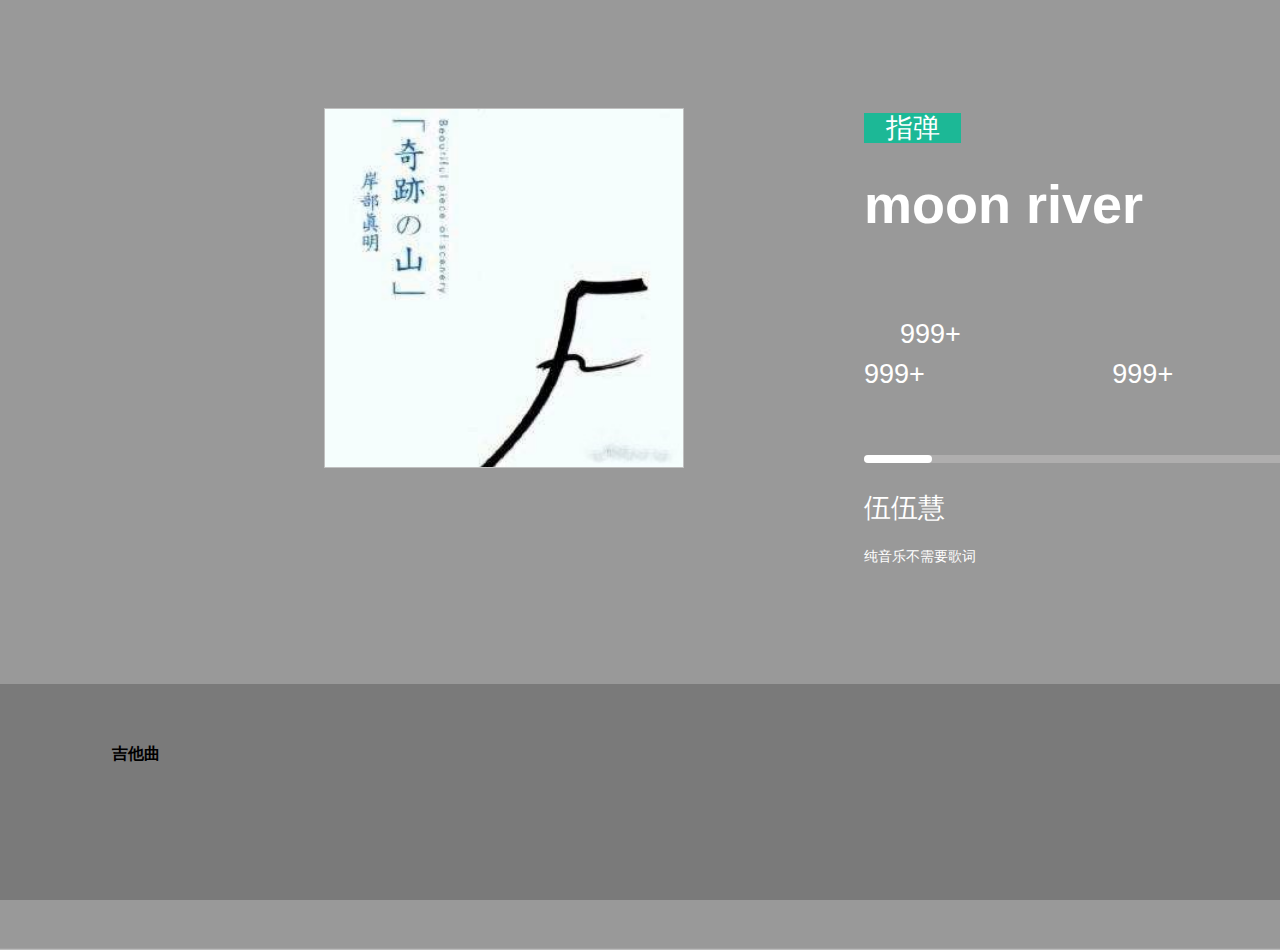
==== index.html @ 8ab4c5dd "专辑列表滚动动画" ====
<!DOCTYPE html>
<html lang="en">

<head>
    <meta charset="UTF-8">
    <meta name="viewport" content="width=device-width, initial-scale=1.0">
    <meta http-equiv="X-UA-Compatible" content="ie=edge">
    <title>FM</title>
    <link rel="stylesheet" href="css/common.css">
    <link rel="stylesheet" href="css/style.css">
</head>

<body>
    <style type="text/css">
        .icon {
            width: 1em;
            height: 1em;
            vertical-align: -0.15em;
            fill: currentColor;
            overflow: hidden;
        }
    </style>
    <section>
        <main>
            <div id="card" class="card">
                <div class="left">
                    <img>
                    <span class="buttons">
                        <svg class="icon" aria-hidden="true">
                            <use class=" a" xlink:href="#icon-shoucang"></use>
                        </svg>
                        <svg class="icon" aria-hidden="true">
                            <use xlink:href="#icon-zanting"></use>
                        </svg>
                        <svg class="icon" aria-hidden="true">
                            <use xlink:href="#icon-xiayiqu"></use>
                        </svg>
                    </span>
                </div>
                <div class="right">
                    <span class="tag">指弹</span>
                    <h1>moon river</h1>
                    <div class="i">
                        <ul>
                            <svg class="icon" aria-hidden="true">
                                <use xlink:href="#icon-shoucang"></use>
                            </svg>999+
                            <svg class="icon" aria-hidden="true">
                                <use xlink:href="#icon-pinglun"></use>
                            </svg>999+
                            <svg class="icon" aria-hidden="true">
                                <use xlink:href="#icon-dianzan1"></use>
                            </svg>999+
                        </ul>
                    </div>
                    <div class="areaBar">
                        <div class="bar">
                            <div class="insideBar"></div>
                        </div>
                        <div class="time">3:50</div>
                    </div>

                    <div class="name">伍伍慧</div>
                    <div class="text">纯音乐不需要歌词</div>
                </div>
            </div>
        </main>
        <footer>
            <div class="layout">
                <svg class="icon buttonLeft" aria-hidden="true">
                    <use xlink:href="#icon-left"></use>
                </svg>
                <svg class="icon buttonRight" aria-hidden="true">
                    <use xlink:href="#icon-right"></use>
                </svg>
                <div class="box">

                    <ul>
                        <li>
                            <div class="selector" style="background-image: url(https://timgsa.baidu.com/timg?image&quality=80&size=b9999_10000&sec=1537294456162&di=e84ee1d0aa914674af88ccedf71be47b&imgtype=0&src=http%3A%2F%2Fi1.hdslb.com%2Fbfs%2Farchive%2F92d06edb86b960e51913186656cbb80cd2f16162.jpg)"></div>
                            <h3>吉他曲</h3>
                        </li>
                    </ul>

                </div>
            </div>
        </footer>
    </section>
    <div class="bg"></div>

    <script src="//code.jquery.com/jquery-2.1.1.min.js"></script>
    <script src="./js/main.js"></script>
    <script src="//at.alicdn.com/t/font_811906_iiift819zz.js"></script>

</body>

</html>
---- css/common.css ----
*{
    margin:0;
    padding:0;
    box-sizing: broder-box;
}
html,body,main{height:100%;}
body{font: 14px/1.5 Arial;}
a{text-decoration: none;color: #444;}
ul,li{list-style: none;}
---- css/style.css ----
/*filter: blur(4px);*/

.clearfix::after {
    content: "";
    display: block;
    clear: both;
}

html,
body,
section {
    height: 100%;
    overflow: hidden;
}

main {
    margin-top: 12vh;
    height: calc(100% - 36vh);
}

.bg {
    position: absolute;
    top: -10px;
    bottom: -50px;
    left: -10px;
    right: -10px;
    z-index: -1;
    background: url( //timgsa.baidu.com/timg?image&quality=80&size=b9999_10000&sec=1537030676108&di=8cbc7736e62e4ee6c13481f7e4665890&imgtype=0&src=http%3A%2F%2Fimgsrc.baidu.com%2Fimgad%2Fpic%2Fitem%2F03087bf40ad162d93df71c261adfa9ec8a13cdeb.jpg);
        filter: blur(1px);
    background-size: cover;
}

.bg::before {
    content: '';
    position: absolute;
    top: 0;
    bottom: 0;
    left: 0;
    right: 0;
    background: rgba(0, 0, 0, 0.4);
}

.left {
    float: left;
}

.card {
    margin-left: 36vh;
    margin-right: 8vh;
}

img {
    background-image: url(../img/cd.jpg);
    background-size: cover;
    height: 40vh;
    width: 40vh;
    background-position: center center;
}

.card > .left > .buttons {
    display: flex;
    margin-top: 4vh;
}

.card > .left > .buttons > .icon {
    font-size: 5vh;
    flex: 1;
    text-align: center;
}

.card > .left > .buttons > .icon > use {
    color: rgb(247, 243, 243, 0.5);
    transition: color 0.2s;
    cursor: pointer;
}

.card > .left > .buttons .icon > use:hover {
    color: rgba(250, 250, 250);
}

.card > .right {
    margin-left: 60vh;
    color: #fff;
}

.right .tag {
    font-size: 3vh;
    background: rgb(28, 184, 150);
    padding: 0em 0.8em;
}

.right h1 {
    font-size: 6vh;
    padding: 15px 0;
}

.right .i {
    display: flex;
    margin-top: 6vh;
    font-size: 3vh;
}

.right .i {
    display: flex;

}

.right ul {
    flex: 1;
}

.right ul svg {
    margin-right: 1vh;
    margin-left: 16vh;
}

.right ul svg:nth-child(1) {
    margin-left: 0;
}

.areaBar {
    width: 80vh;
    display: flex;
    align-items: center;
    margin-top: 6vh;

}

.bar {
    height: 0.8vh;
    width: 70vh;
    flex: 1;
    border-radius: 0.5vh;
    background: rgba(207, 206, 206, 0.4);
    position: relative;
    float: left;

}

.insideBar {
    height: 0.8vh;
    width: 10%;
    border-radius: 0.5vh;

    background: white;
    position: absolute;
}

.time {

    margin-left: 1vh;
}

.right .name {
    margin-top: 2vh;
    font-size: 3vh;
    font-family: KaiTi;
}

.right .text {
    margin-top: 2vh;
}

footer {
    height: 24vh;
    background: rgb(0, 0, 0, 0.2);
    overflow: hidden;
}

footer .box {
    margin-top: 1vh;
    width: 136vh;
    height: 20vh;
    margin-left: auto;
    margin-right: auto;
    text-align: center;
    position: relative;
    ovh
}

footer .box .buttonLeft {
    position: absolute;
    left: -12vh;
    font-size: 8vh;
    margin-top: 5vh;
    color: #888;
    opacity: 0;
    cursor: pointer;
}


footer .box .buttonRight {
    position: absolute;
    right: -12vh;
    font-size: 8vh;
    margin-top: 5vh;
    color: #888;
    opacity: 0;
    cursor: pointer;
}

footer .buttonLeft:hover,
footer .buttonRight:hover {
    color: rgb(248, 252, 248);
}

footer:hover .buttonLeft,
footer:hover .buttonRight {
    opacity: 1;
}

footer li {
    background-size: cover;
    background-position: center center;
    float: left;
    height: 18vh;
    width: 20vh;
    margin-right: 8vh;
    margin: 2vh 2vh 0 2vh;
    cursor: pointer;
}
footer li:hover {
    box-shadow: 0 0 0.5vh 0.5vh rgba(255,255,255,0.8);
}
footer li .cover {
    background-size: cover;
    background-position: center center;
    height: 14vh;
}

footer h3 {
    padding-top: 1vh;
}
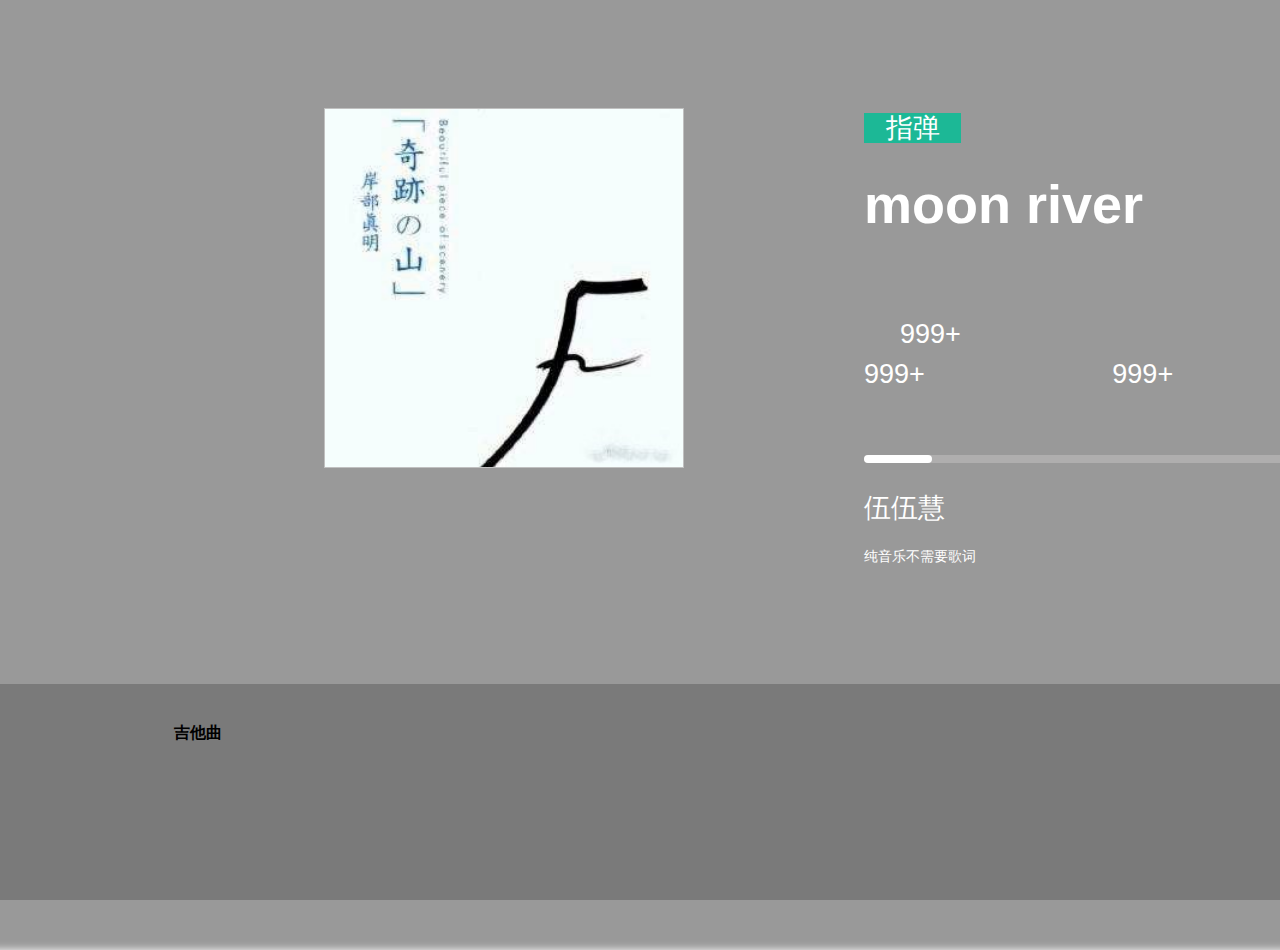
==== commit 4a11403c: "加载歌曲信息并改变页面" ====
--- a/index.html
+++ b/index.html
@@ -3,6 +3,7 @@
 
 <head>
     <meta charset="UTF-8">
+    <meta name="referrer" content="never"> <!--解决无法获取百度音乐问题-->
     <meta name="viewport" content="width=device-width, initial-scale=1.0">
     <meta http-equiv="X-UA-Compatible" content="ie=edge">
     <title>FM</title>
@@ -21,10 +22,10 @@
         }
     </style>
     <section>
-        <main>
+        <main class = 'page-music'>
             <div id="card" class="card">
                 <div class="left">
-                    <img>
+                    <img class="picture">
                     <span class="buttons">
                         <svg class="icon" aria-hidden="true">
                             <use class=" a" xlink:href="#icon-shoucang"></use>
--- a/css/style.css
+++ b/css/style.css
@@ -25,8 +25,8 @@
     left: -10px;
     right: -10px;
     z-index: -1;
-    background: url( //timgsa.baidu.com/timg?image&quality=80&size=b9999_10000&sec=1537030676108&di=8cbc7736e62e4ee6c13481f7e4665890&imgtype=0&src=http%3A%2F%2Fimgsrc.baidu.com%2Fimgad%2Fpic%2Fitem%2F03087bf40ad162d93df71c261adfa9ec8a13cdeb.jpg);
-        filter: blur(1px);
+    background-image: url( //timgsa.baidu.com/timg?image&quality=80&size=b9999_10000&sec=1537030676108&di=8cbc7736e62e4ee6c13481f7e4665890&imgtype=0&src=http%3A%2F%2Fimgsrc.baidu.com%2Fimgad%2Fpic%2Fitem%2F03087bf40ad162d93df71c261adfa9ec8a13cdeb.jpg);
+        filter: blur(4px);
     background-size: cover;
 }
 
@@ -47,6 +47,35 @@
 .card {
     margin-left: 36vh;
     margin-right: 8vh;
+}
+
+.layout {
+    margin: 0 auto;
+    width: 600px;
+}
+
+@media (min-width: 700px) {
+    .layout {
+        width: 600px;
+    }
+}
+
+@media (min-width: 900px) {
+    .layout {
+        width: 800px;
+    }
+}
+
+@media (min-width: 1000px) {
+    .layout {
+        width: 900px;
+    }
+}
+
+@media (min-width: 1200px) {
+    .layout {
+        width: 1100px;
+    }
 }
 
 img {
@@ -162,38 +191,37 @@
 }
 
 footer {
-    height: 24vh;
+    height: 36vh;
     background: rgb(0, 0, 0, 0.2);
     overflow: hidden;
 }
 
+footer .layout {
+    position: relative;
+}
+
 footer .box {
-    margin-top: 1vh;
-    width: 136vh;
-    height: 20vh;
-    margin-left: auto;
-    margin-right: auto;
+    height: 24vh;
+    overflow: hidden;
     text-align: center;
-    position: relative;
-    ovh
-}
-
-footer .box .buttonLeft {
+}
+
+footer .buttonLeft {
     position: absolute;
     left: -12vh;
     font-size: 8vh;
-    margin-top: 5vh;
+    margin-top: 8vh;
     color: #888;
     opacity: 0;
     cursor: pointer;
 }
 
 
-footer .box .buttonRight {
-    position: absolute;
+footer .buttonRight {
+    position: absolute;
+    font-size: 8vh;
     right: -12vh;
-    font-size: 8vh;
-    margin-top: 5vh;
+    margin-top: 8vh;
     color: #888;
     opacity: 0;
     cursor: pointer;
@@ -207,6 +235,12 @@
 footer:hover .buttonLeft,
 footer:hover .buttonRight {
     opacity: 1;
+}
+
+footer ul {
+    margin-top: 1vh;
+    position: relative;
+    left: 0;
 }
 
 footer li {
@@ -219,9 +253,13 @@
     margin: 2vh 2vh 0 2vh;
     cursor: pointer;
 }
+footer li.active{
+    box-shadow: 0 0 0.5vh 0.5vh rgba(255, 255, 255, 0.8);
+}
 footer li:hover {
-    box-shadow: 0 0 0.5vh 0.5vh rgba(255,255,255,0.8);
-}
+    box-shadow: 0 0 0.5vh 0.5vh rgba(255, 255, 255, 0.8);
+}
+
 footer li .cover {
     background-size: cover;
     background-position: center center;
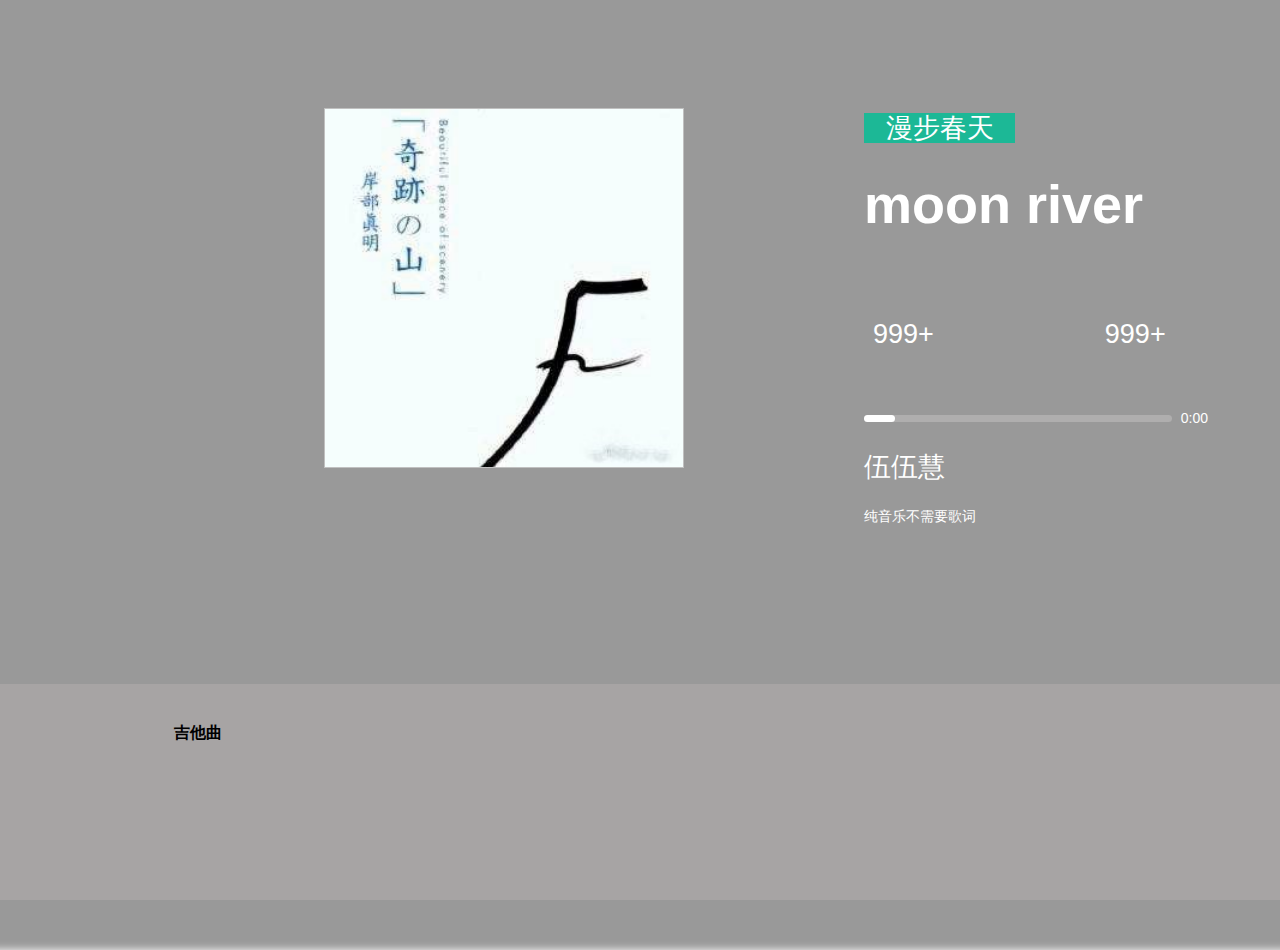
==== commit 52e255d1: "添加按钮功能并显示歌词" ====
--- a/index.html
+++ b/index.html
@@ -3,12 +3,14 @@
 
 <head>
     <meta charset="UTF-8">
-    <meta name="referrer" content="never"> <!--解决无法获取百度音乐问题-->
+    <meta name="referrer" content="never">
+    <!--解决无法获取百度音乐问题-->
     <meta name="viewport" content="width=device-width, initial-scale=1.0">
     <meta http-equiv="X-UA-Compatible" content="ie=edge">
     <title>FM</title>
     <link rel="stylesheet" href="css/common.css">
     <link rel="stylesheet" href="css/style.css">
+    <link rel="stylesheet" href="//at.alicdn.com/t/font_811906_arcmookvd2n.css">
 </head>
 
 <body>
@@ -22,47 +24,35 @@
         }
     </style>
     <section>
-        <main class = 'page-music'>
+        <main class='page-music'>
             <div id="card" class="card">
                 <div class="left">
                     <img class="picture">
                     <span class="buttons">
-                        <svg class="icon" aria-hidden="true">
-                            <use class=" a" xlink:href="#icon-shoucang"></use>
-                        </svg>
-                        <svg class="icon" aria-hidden="true">
-                            <use xlink:href="#icon-zanting"></use>
-                        </svg>
-                        <svg class="icon" aria-hidden="true">
-                            <use xlink:href="#icon-xiayiqu"></use>
-                        </svg>
+                        <span class="btn-collect iconfont icon-collect"></span>
+                        <span class="btn-play iconfont icon-pause"></span>
+                        <span class="btn-next iconfont icon-next"></span>
                     </span>
                 </div>
                 <div class="right">
-                    <span class="tag">指弹</span>
+                    <span class="tag">漫步春天</span>
                     <h1>moon river</h1>
                     <div class="i">
                         <ul>
-                            <svg class="icon" aria-hidden="true">
-                                <use xlink:href="#icon-shoucang"></use>
-                            </svg>999+
-                            <svg class="icon" aria-hidden="true">
-                                <use xlink:href="#icon-pinglun"></use>
-                            </svg>999+
-                            <svg class="icon" aria-hidden="true">
-                                <use xlink:href="#icon-dianzan1"></use>
-                            </svg>999+
+                            <li><span class="iconfont icon-dianzan1"></span>999+</li>
+                            <li><span class="iconfont icon-pinglun"></span>999+</li>
+                            <li><span class="iconfont icon-collect"> </span>520</li>
                         </ul>
                     </div>
                     <div class="areaBar">
                         <div class="bar">
                             <div class="insideBar"></div>
                         </div>
-                        <div class="time">3:50</div>
+                        <div class="time">0:00</div>
                     </div>
 
                     <div class="name">伍伍慧</div>
-                    <div class="text">纯音乐不需要歌词</div>
+                    <div class="lyric">纯音乐不需要歌词</div>
                 </div>
             </div>
         </main>
--- a/css/style.css
+++ b/css/style.css
@@ -91,19 +91,19 @@
     margin-top: 4vh;
 }
 
-.card > .left > .buttons > .icon {
+.card > .left > .buttons > .iconfont {
     font-size: 5vh;
     flex: 1;
     text-align: center;
 }
 
-.card > .left > .buttons > .icon > use {
+.card > .left > .buttons > .iconfont {
     color: rgb(247, 243, 243, 0.5);
     transition: color 0.2s;
     cursor: pointer;
 }
 
-.card > .left > .buttons .icon > use:hover {
+.card > .left > .buttons .iconfont:hover {
     color: rgba(250, 250, 250);
 }
 
@@ -124,31 +124,28 @@
 }
 
 .right .i {
-    display: flex;
     margin-top: 6vh;
     font-size: 3vh;
 }
 
-.right .i {
+.right ul {
     display: flex;
-
-}
-
-.right ul {
+}
+
+.right ul li {
     flex: 1;
-}
-
-.right ul svg {
-    margin-right: 1vh;
+    margin-right: 2vh;
     margin-left: 16vh;
 }
 
-.right ul svg:nth-child(1) {
+.right ul li:nth-child(1) {
     margin-left: 0;
 }
-
+.right ul span{
+    margin-right:1vh;
+}
 .areaBar {
-    width: 80vh;
+    width: auto;
     display: flex;
     align-items: center;
     margin-top: 6vh;
@@ -170,7 +167,7 @@
     height: 0.8vh;
     width: 10%;
     border-radius: 0.5vh;
-
+    transition: width .8s;
     background: white;
     position: absolute;
 }
@@ -186,13 +183,13 @@
     font-family: KaiTi;
 }
 
-.right .text {
+.right .lyric {
     margin-top: 2vh;
 }
 
 footer {
     height: 36vh;
-    background: rgb(0, 0, 0, 0.2);
+    background: rgba(202, 191, 191, 0.3);
     overflow: hidden;
 }
 
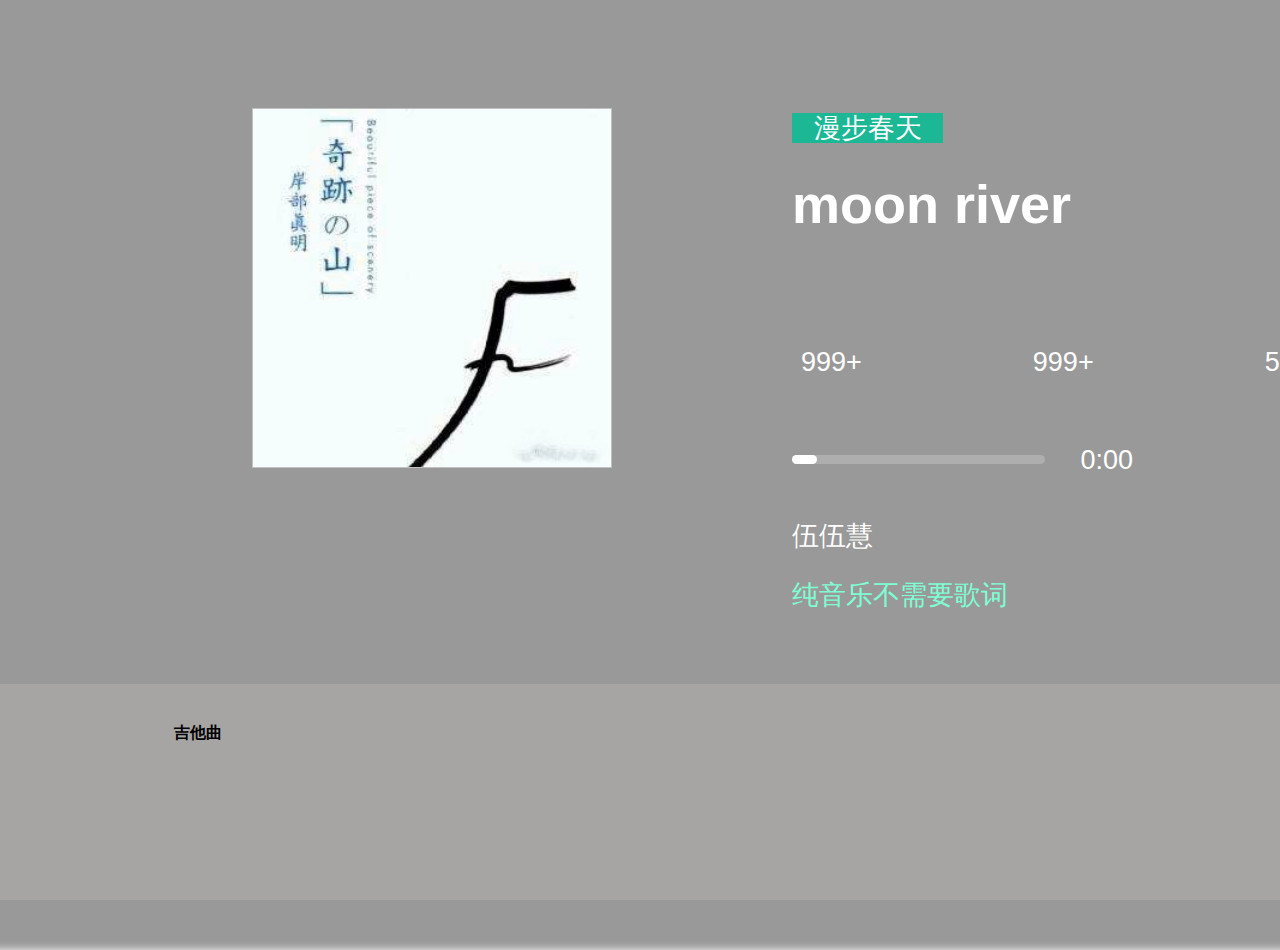
==== commit 69288bf5: "进度条支持点击" ====
--- a/index.html
+++ b/index.html
@@ -44,9 +44,7 @@
                             <li><span class="iconfont icon-collect"> </span>520</li>
                         </ul>
                     </div>
-                    <div class="areaBar">
-                        <div class="bar">
-                            <div class="insideBar"></div>
+                    <div class="areaBar"><div class="bar"><div class="insideBar"></div>
                         </div>
                         <div class="time">0:00</div>
                     </div>
--- a/css/style.css
+++ b/css/style.css
@@ -45,7 +45,7 @@
 }
 
 .card {
-    margin-left: 36vh;
+    margin-left: 28vh;
     margin-right: 8vh;
 }
 
@@ -116,16 +116,19 @@
     font-size: 3vh;
     background: rgb(28, 184, 150);
     padding: 0em 0.8em;
+    cursor:default;
 }
 
 .right h1 {
     font-size: 6vh;
     padding: 15px 0;
+    cursor:default;
 }
 
 .right .i {
-    margin-top: 6vh;
-    font-size: 3vh;
+    margin-top: 8vh;
+    font-size: 3vh;
+    margin-right: 10vh;
 }
 
 .right ul {
@@ -136,6 +139,7 @@
     flex: 1;
     margin-right: 2vh;
     margin-left: 16vh;
+    cursor:default;
 }
 
 .right ul li:nth-child(1) {
@@ -143,9 +147,11 @@
 }
 .right ul span{
     margin-right:1vh;
+    font-size: 4vh;
 }
 .areaBar {
     width: auto;
+    margin-right:18%;
     display: flex;
     align-items: center;
     margin-top: 6vh;
@@ -153,7 +159,7 @@
 }
 
 .bar {
-    height: 0.8vh;
+    height: 1vh;
     width: 70vh;
     flex: 1;
     border-radius: 0.5vh;
@@ -164,27 +170,32 @@
 }
 
 .insideBar {
-    height: 0.8vh;
+    height: 1vh;
     width: 10%;
     border-radius: 0.5vh;
-    transition: width .8s;
+    transition: width .1s;
     background: white;
     position: absolute;
 }
 
 .time {
-
-    margin-left: 1vh;
+    font-size: 3vh;
+    margin-left: 4vh;
+    cursor:default;
 }
 
 .right .name {
-    margin-top: 2vh;
+    margin-top: 4vh;
     font-size: 3vh;
     font-family: KaiTi;
+    cursor:default;
 }
 
 .right .lyric {
     margin-top: 2vh;
+    font-size: 3vh;
+    color: aquamarine;
+    cursor: pointer;
 }
 
 footer {
@@ -199,8 +210,8 @@
 
 footer .box {
     height: 24vh;
+    text-align: center;
     overflow: hidden;
-    text-align: center;
 }
 
 footer .buttonLeft {
@@ -208,7 +219,7 @@
     left: -12vh;
     font-size: 8vh;
     margin-top: 8vh;
-    color: #888;
+    color: rgba(255, 255, 255, 0.5);
     opacity: 0;
     cursor: pointer;
 }
@@ -219,14 +230,14 @@
     font-size: 8vh;
     right: -12vh;
     margin-top: 8vh;
-    color: #888;
+    color: rgba(255, 255, 255, 0.5);
     opacity: 0;
     cursor: pointer;
 }
 
 footer .buttonLeft:hover,
 footer .buttonRight:hover {
-    color: rgb(248, 252, 248);
+    color: rgba(255, 255, 255, 0.9);
 }
 
 footer:hover .buttonLeft,
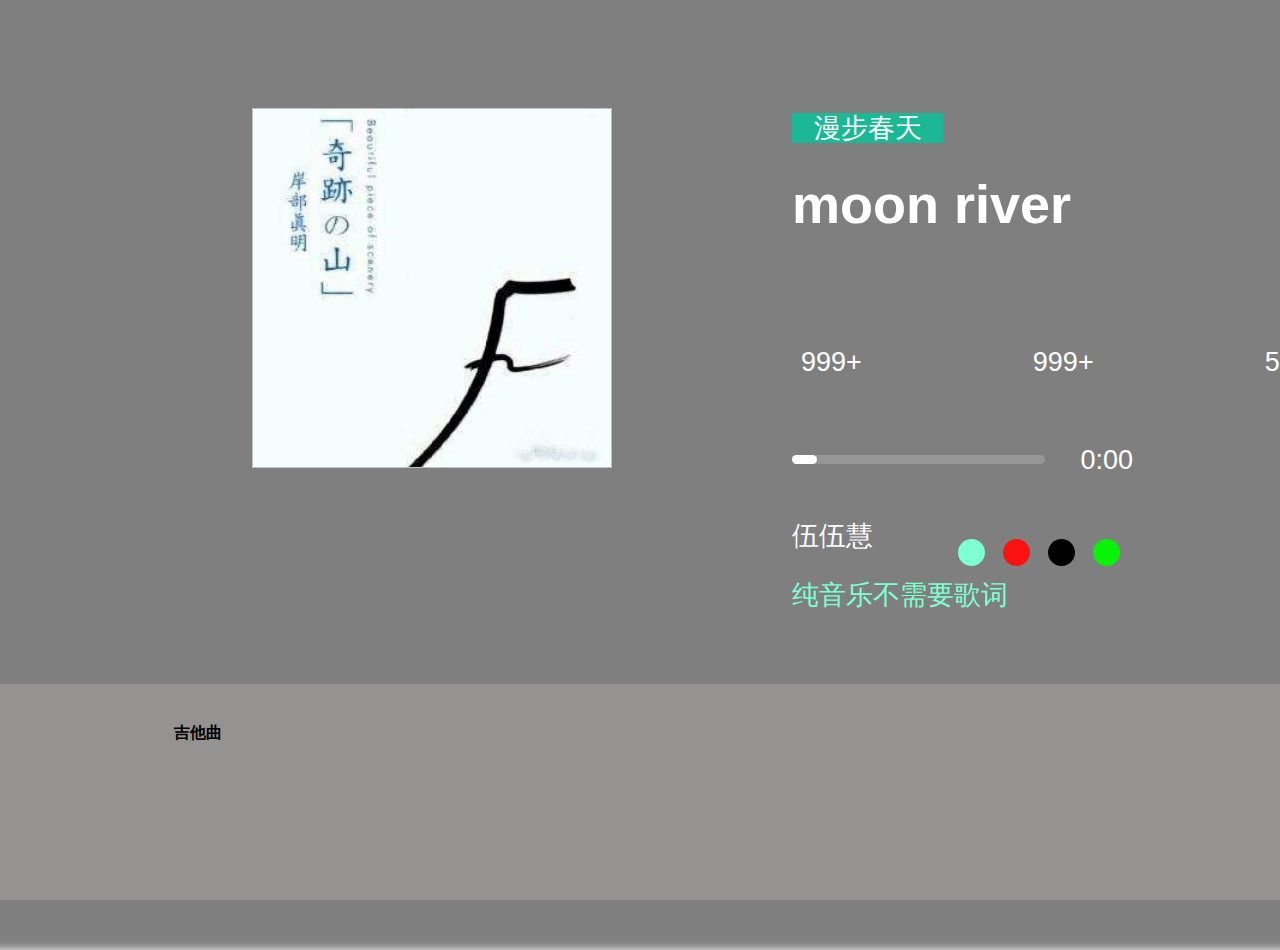
==== commit 292a8760: "添加歌词选色功能" ====
--- a/index.html
+++ b/index.html
@@ -44,13 +44,23 @@
                             <li><span class="iconfont icon-collect"> </span>520</li>
                         </ul>
                     </div>
-                    <div class="areaBar"><div class="bar"><div class="insideBar"></div>
+                    <div class="areaBar">
+                        <div class="bar">
+                            <div class="insideBar"></div>
                         </div>
                         <div class="time">0:00</div>
                     </div>
 
                     <div class="name">伍伍慧</div>
-                    <div class="lyric">纯音乐不需要歌词</div>
+                    <div class="lyric">
+                        <p>纯音乐不需要歌词</p>
+                        <ol class="selectorColor clearfix">
+                            <li class="aquamarine"></li>
+                            <li class="red"></li>
+                            <li class="black"></li>
+                            <li class="green"></li>
+                        </ol>
+                        </div>
                 </div>
             </div>
         </main>
--- a/css/style.css
+++ b/css/style.css
@@ -26,7 +26,7 @@
     right: -10px;
     z-index: -1;
     background-image: url( //timgsa.baidu.com/timg?image&quality=80&size=b9999_10000&sec=1537030676108&di=8cbc7736e62e4ee6c13481f7e4665890&imgtype=0&src=http%3A%2F%2Fimgsrc.baidu.com%2Fimgad%2Fpic%2Fitem%2F03087bf40ad162d93df71c261adfa9ec8a13cdeb.jpg);
-        filter: blur(4px);
+        filter: blur(5px);
     background-size: cover;
 }
 
@@ -37,7 +37,7 @@
     bottom: 0;
     left: 0;
     right: 0;
-    background: rgba(0, 0, 0, 0.4);
+    background: rgba(0, 0, 0, 0.5);
 }
 
 .left {
@@ -163,10 +163,10 @@
     width: 70vh;
     flex: 1;
     border-radius: 0.5vh;
-    background: rgba(207, 206, 206, 0.4);
+    background: rgba(207, 206, 206, 0.3);
     position: relative;
     float: left;
-
+    cursor: pointer;
 }
 
 .insideBar {
@@ -194,8 +194,42 @@
 .right .lyric {
     margin-top: 2vh;
     font-size: 3vh;
+    height: 4vh;
     color: aquamarine;
     cursor: pointer;
+    position: relative;
+}
+
+
+.right .selectorColor{
+    position: absolute;
+    top: -4vh;
+    left:40%;
+}
+
+.right .lyric .selectorColor > li{
+    float: left;
+    margin-right:2vh;
+    width: 3vh;
+    height: 3vh;
+    border-radius: 50%;
+    margin-bottom: 1vh;
+    background: rgb(17, 236, 17);
+}
+.right .lyric .selectorColor .aquamarine{
+    background: aquamarine;
+}
+.right .lyric .selectorColor .red{
+    background: rgb(253, 18, 18);
+}
+.right .lyric .selectorColor .black{
+    background: black;
+}
+.right .lyric .selectorColor .green{
+    background: rgb(8, 243, 8);
+}
+.lyric p:hover + ol {
+    display: block;
 }
 
 footer {
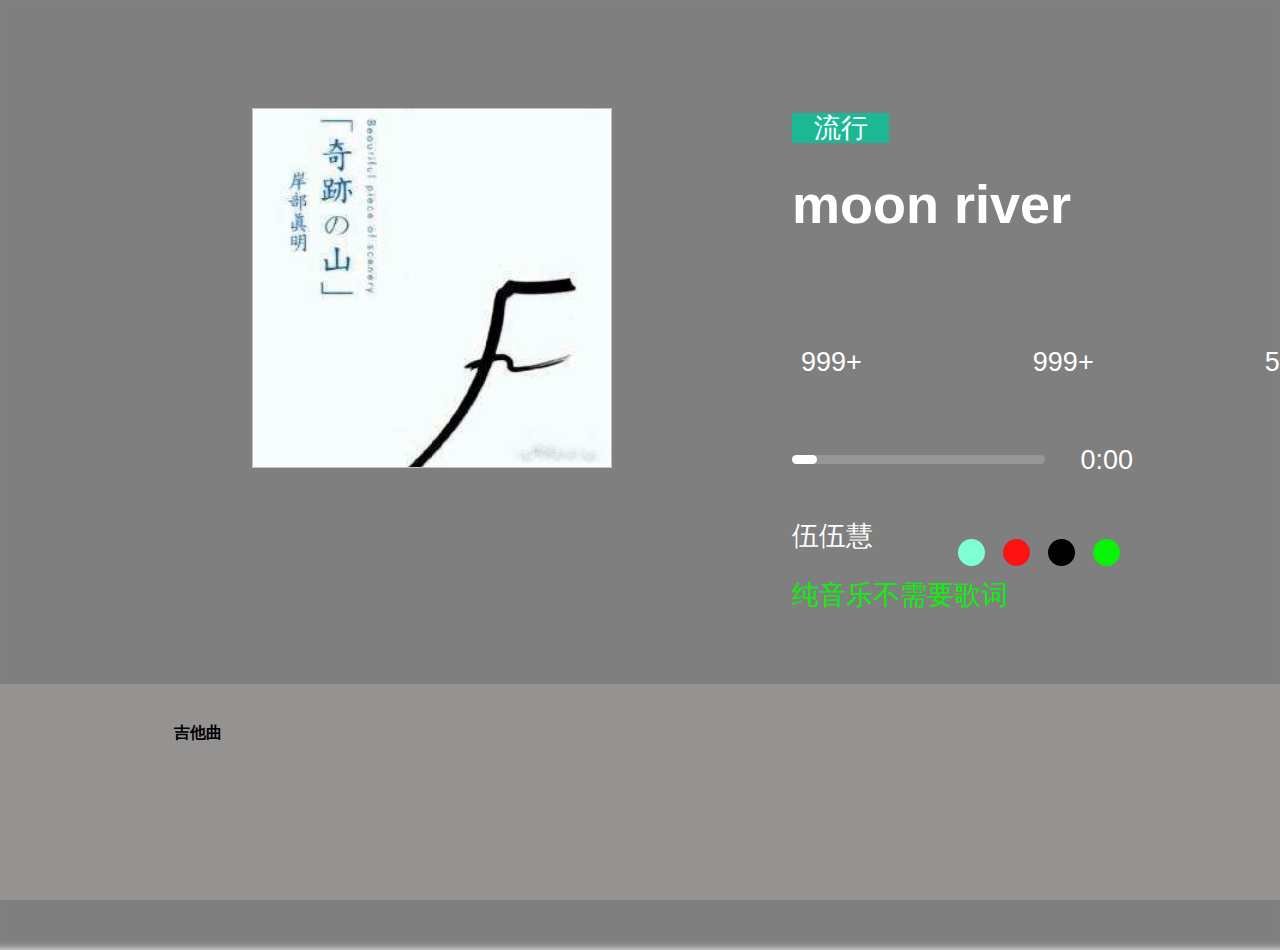
==== commit ac1d79c5: "Update index.html" ====
--- a/index.html
+++ b/index.html
@@ -35,7 +35,7 @@
                     </span>
                 </div>
                 <div class="right">
-                    <span class="tag">漫步春天</span>
+                    <span class="tag">流行</span>
                     <h1>moon river</h1>
                     <div class="i">
                         <ul>
@@ -93,4 +93,4 @@
 
 </body>
 
-</html>+</html>
--- a/css/style.css
+++ b/css/style.css
@@ -195,7 +195,7 @@
     margin-top: 2vh;
     font-size: 3vh;
     height: 4vh;
-    color: aquamarine;
+    color: rgb(8, 243, 8);
     cursor: pointer;
     position: relative;
 }
@@ -214,7 +214,6 @@
     height: 3vh;
     border-radius: 50%;
     margin-bottom: 1vh;
-    background: rgb(17, 236, 17);
 }
 .right .lyric .selectorColor .aquamarine{
     background: aquamarine;
@@ -310,4 +309,4 @@
 
 footer h3 {
     padding-top: 1vh;
-}+}
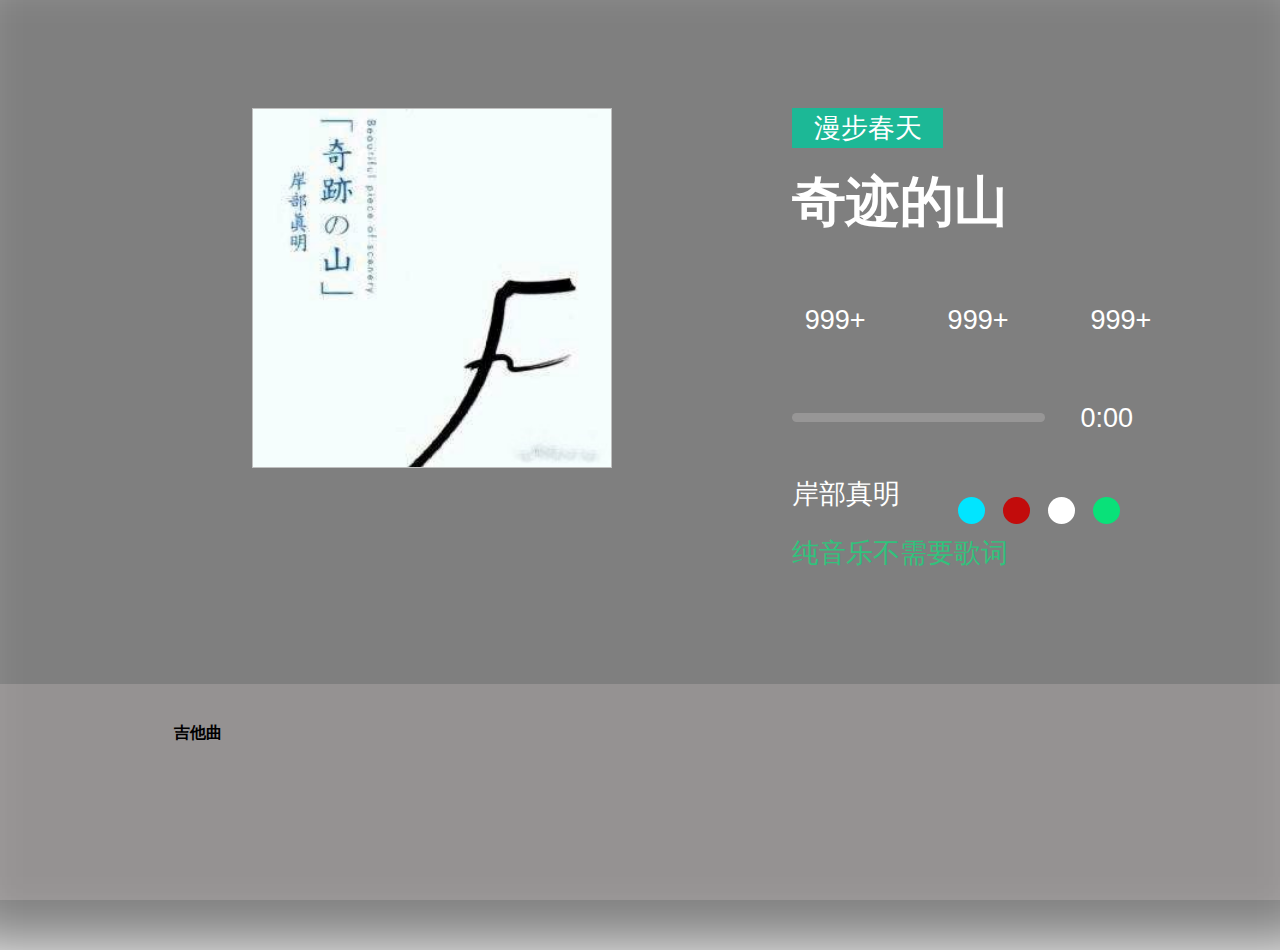
==== commit 7639ab60: "点击改变歌曲进度功能逻辑优化" ====
--- a/index.html
+++ b/index.html
@@ -30,18 +30,18 @@
                     <img class="picture">
                     <span class="buttons">
                         <span class="btn-collect iconfont icon-collect"></span>
-                        <span class="btn-play iconfont icon-pause"></span>
+                        <span class="btn-play iconfont icon-play"></span>
                         <span class="btn-next iconfont icon-next"></span>
                     </span>
                 </div>
                 <div class="right">
-                    <span class="tag">流行</span>
-                    <h1>moon river</h1>
+                    <span class="tag">漫步春天</span>
+                    <h1>奇迹的山</h1>
                     <div class="i">
                         <ul>
                             <li><span class="iconfont icon-dianzan1"></span>999+</li>
                             <li><span class="iconfont icon-pinglun"></span>999+</li>
-                            <li><span class="iconfont icon-collect"> </span>520</li>
+                            <li><span class="iconfont icon-collect"> </span>999+</li>
                         </ul>
                     </div>
                     <div class="areaBar">
@@ -51,13 +51,13 @@
                         <div class="time">0:00</div>
                     </div>
 
-                    <div class="name">伍伍慧</div>
+                    <div class="name">岸部真明</div>
                     <div class="lyric">
                         <p>纯音乐不需要歌词</p>
                         <ol class="selectorColor clearfix">
                             <li class="aquamarine"></li>
                             <li class="red"></li>
-                            <li class="black"></li>
+                            <li class="white"></li>
                             <li class="green"></li>
                         </ol>
                         </div>
@@ -86,11 +86,9 @@
         </footer>
     </section>
     <div class="bg"></div>
-
+    <script src="//at.alicdn.com/t/font_811906_66l64erk6kv.js"></script>
     <script src="//code.jquery.com/jquery-2.1.1.min.js"></script>
     <script src="./js/main.js"></script>
-    <script src="//at.alicdn.com/t/font_811906_iiift819zz.js"></script>
-
 </body>
 
-</html>
+</html>--- a/css/style.css
+++ b/css/style.css
@@ -11,6 +11,9 @@
 section {
     height: 100%;
     overflow: hidden;
+    min-width: 700px;
+    min-height: 360px;
+    display: block;
 }
 
 main {
@@ -20,13 +23,13 @@
 
 .bg {
     position: absolute;
-    top: -10px;
+    top: -50px;
     bottom: -50px;
-    left: -10px;
-    right: -10px;
+    left: -50px;
+    right: -50px;
     z-index: -1;
     background-image: url( //timgsa.baidu.com/timg?image&quality=80&size=b9999_10000&sec=1537030676108&di=8cbc7736e62e4ee6c13481f7e4665890&imgtype=0&src=http%3A%2F%2Fimgsrc.baidu.com%2Fimgad%2Fpic%2Fitem%2F03087bf40ad162d93df71c261adfa9ec8a13cdeb.jpg);
-        filter: blur(5px);
+        filter: blur(32px);
     background-size: cover;
 }
 
@@ -47,6 +50,8 @@
 .card {
     margin-left: 28vh;
     margin-right: 8vh;
+    min-width: 620px;
+    min-height: 280px;
 }
 
 .layout {
@@ -115,18 +120,19 @@
 .right .tag {
     font-size: 3vh;
     background: rgb(28, 184, 150);
-    padding: 0em 0.8em;
+    padding: 0.2em 0.8em;
     cursor:default;
 }
 
 .right h1 {
     font-size: 6vh;
-    padding: 15px 0;
-    cursor:default;
+    padding: 12px 0;
+    cursor:default;
+    overflow: hidden;
 }
 
 .right .i {
-    margin-top: 8vh;
+    margin-top: 4vh;
     font-size: 3vh;
     margin-right: 10vh;
 }
@@ -136,9 +142,8 @@
 }
 
 .right ul li {
-    flex: 1;
     margin-right: 2vh;
-    margin-left: 16vh;
+    margin-left: 4vw;
     cursor:default;
 }
 
@@ -146,8 +151,9 @@
     margin-left: 0;
 }
 .right ul span{
-    margin-right:1vh;
+    margin-right:0;
     font-size: 4vh;
+    margin-right: 1vw;
 }
 .areaBar {
     width: auto;
@@ -171,7 +177,7 @@
 
 .insideBar {
     height: 1vh;
-    width: 10%;
+    width: 0;
     border-radius: 0.5vh;
     transition: width .1s;
     background: white;
@@ -195,7 +201,7 @@
     margin-top: 2vh;
     font-size: 3vh;
     height: 4vh;
-    color: rgb(8, 243, 8);
+    color: #31c27c;
     cursor: pointer;
     position: relative;
 }
@@ -216,16 +222,19 @@
     margin-bottom: 1vh;
 }
 .right .lyric .selectorColor .aquamarine{
-    background: aquamarine;
+    background: #01e5ff;
 }
 .right .lyric .selectorColor .red{
-    background: rgb(253, 18, 18);
-}
-.right .lyric .selectorColor .black{
-    background: black;
+    background: #C20C0C;
+}
+.right .lyric .selectorColor .white{
+    background: #ffffff;
 }
 .right .lyric .selectorColor .green{
-    background: rgb(8, 243, 8);
+    background: #09e179;
+}
+.right .lyric .selectorColor .white{
+    background: #ffffff;
 }
 .lyric p:hover + ol {
     display: block;
@@ -235,6 +244,8 @@
     height: 36vh;
     background: rgba(202, 191, 191, 0.3);
     overflow: hidden;
+    min-width: 700px;
+    min-height: 131px;
 }
 
 footer .layout {
@@ -309,4 +320,4 @@
 
 footer h3 {
     padding-top: 1vh;
-}
+}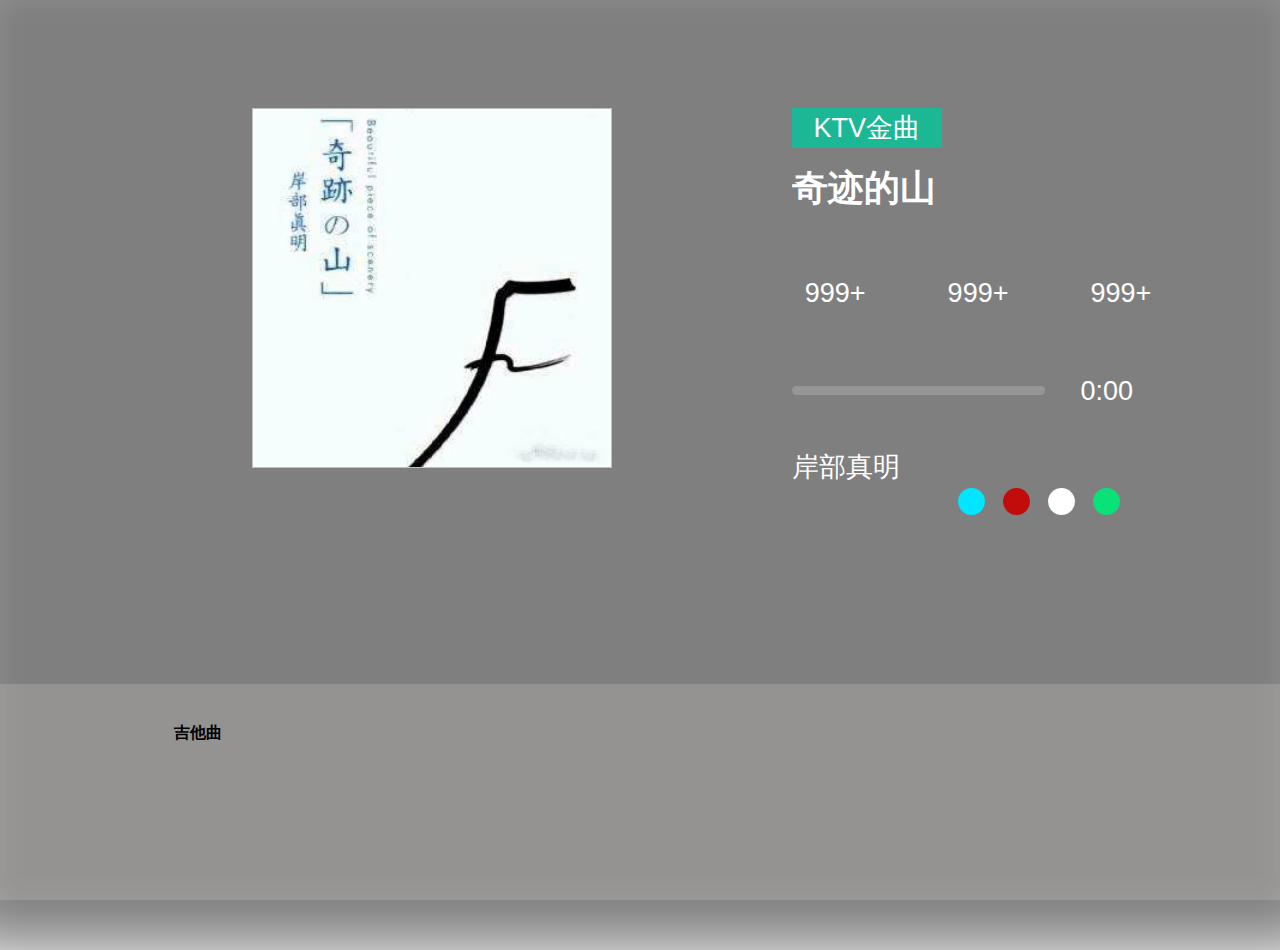
==== commit 3e994b6f: "初识状态下,点击播放按钮即可播放" ====
--- a/index.html
+++ b/index.html
@@ -35,7 +35,7 @@
                     </span>
                 </div>
                 <div class="right">
-                    <span class="tag">漫步春天</span>
+                    <span class="tag">KTV金曲</span>
                     <h1>奇迹的山</h1>
                     <div class="i">
                         <ul>
--- a/css/style.css
+++ b/css/style.css
@@ -125,9 +125,12 @@
 }
 
 .right h1 {
-    font-size: 6vh;
+    font-size: 4vh;
     padding: 12px 0;
     cursor:default;
+    overflow: hidden;
+    text-overflow: ellipsis;
+    white-space: nowrap;
     overflow: hidden;
 }
 
@@ -191,14 +194,19 @@
 }
 
 .right .name {
+    width: 40%;
     margin-top: 4vh;
+    margin-bottom: 4vh;
     font-size: 3vh;
     font-family: KaiTi;
     cursor:default;
+    text-overflow: ellipsis;
+    white-space: nowrap;
+    overflow: hidden;
 }
 
 .right .lyric {
-    margin-top: 2vh;
+    margin-top: 4vh;
     font-size: 3vh;
     height: 4vh;
     color: #31c27c;
@@ -212,7 +220,12 @@
     top: -4vh;
     left:40%;
 }
-
+.lyric p{
+    width: 100%;
+    text-overflow: ellipsis;
+    white-space: nowrap;
+    overflow: hidden;
+}
 .right .lyric .selectorColor > li{
     float: left;
     margin-right:2vh;
